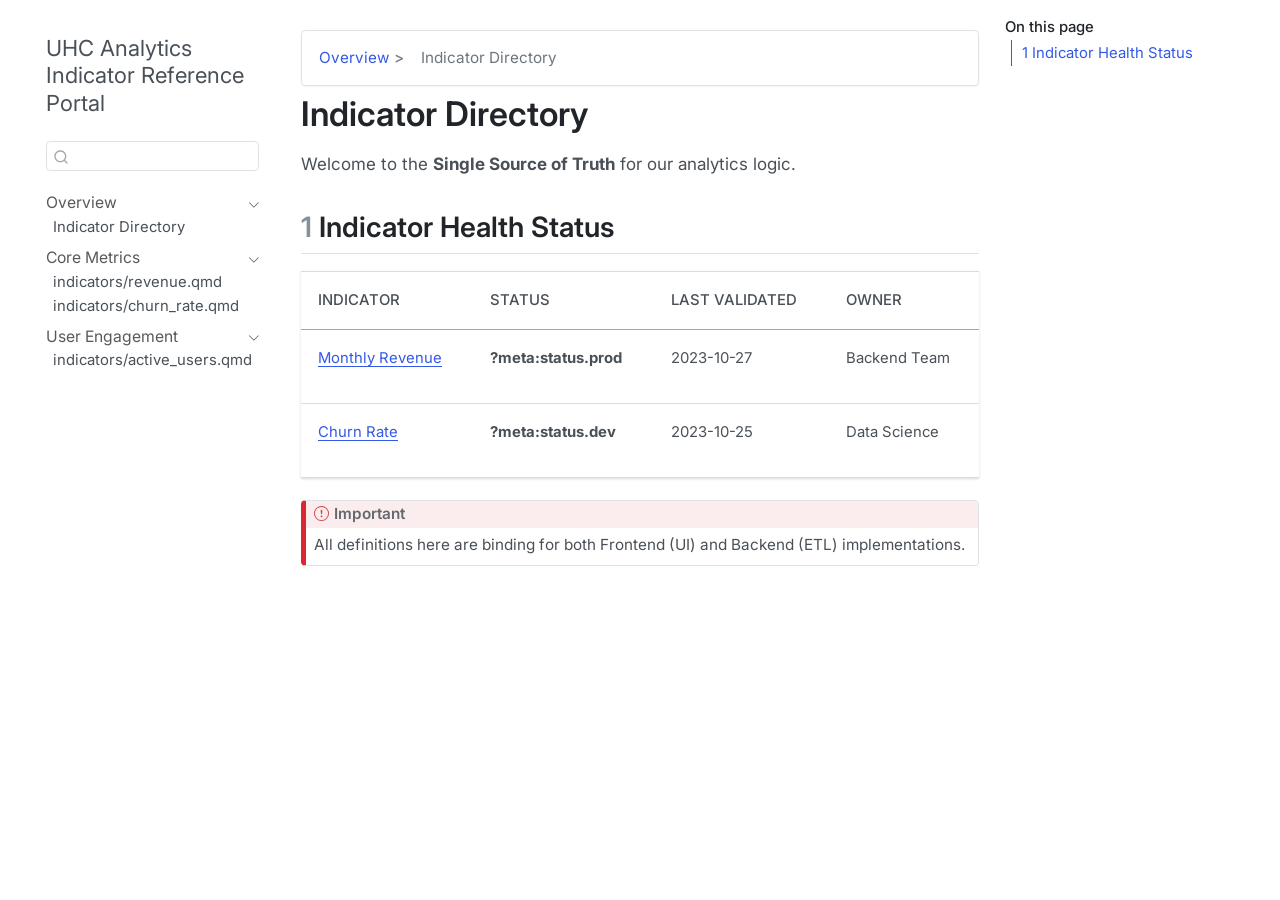
==== docs/index.html @ 894c2a38 "initial repot" ====
<!DOCTYPE html>
<html xmlns="http://www.w3.org/1999/xhtml" lang="en" xml:lang="en"><head>

<meta charset="utf-8">
<meta name="generator" content="quarto-1.9.37">

<meta name="viewport" content="width=device-width, initial-scale=1.0, user-scalable=yes">


<title>Indicator Directory – UHC Analytics Indicator Reference Portal</title>
<style>
/* Default styles provided by pandoc.
** See https://pandoc.org/MANUAL.html#variables-for-html for config info.
*/
code{white-space: pre-wrap;}
span.smallcaps{font-variant: small-caps;}
div.columns{display: flex; gap: min(4vw, 1.5em);}
div.column{flex: auto; overflow-x: auto;}
div.hanging-indent{margin-left: 1.5em; text-indent: -1.5em;}
ul.task-list{list-style: none;}
ul.task-list li input[type="checkbox"] {
  width: 0.8em;
  margin: 0 0.8em 0.2em -1em; /* quarto-specific, see https://github.com/quarto-dev/quarto-cli/issues/4556 */ 
  vertical-align: middle;
}
</style>


<script src="site_libs/quarto-nav/quarto-nav.js"></script>
<script src="site_libs/quarto-nav/headroom.min.js"></script>
<script src="site_libs/clipboard/clipboard.min.js"></script>
<script src="site_libs/quarto-search/autocomplete.umd.js"></script>
<script src="site_libs/quarto-search/fuse.min.js"></script>
<script src="site_libs/quarto-search/quarto-search.js"></script>
<meta name="quarto:offset" content="./">
<script src="site_libs/quarto-html/quarto.js" type="module"></script>
<script src="site_libs/quarto-html/tabsets/tabsets.js" type="module"></script>
<script src="site_libs/quarto-html/popper.min.js"></script>
<script src="site_libs/quarto-html/tippy.umd.min.js"></script>
<script src="site_libs/quarto-html/anchor.min.js"></script>
<link href="site_libs/quarto-html/tippy.css" rel="stylesheet">
<link href="site_libs/quarto-html/quarto-syntax-highlighting-7f8f88aac4f3542376d5c11b86a4c14d.css" rel="stylesheet" id="quarto-text-highlighting-styles">
<script src="site_libs/bootstrap/bootstrap.min.js"></script>
<link href="site_libs/bootstrap/bootstrap-icons.css" rel="stylesheet">
<link href="site_libs/bootstrap/bootstrap-1c2b39b91d62c1bd2d977d21438fc985.min.css" rel="stylesheet" append-hash="true" id="quarto-bootstrap" data-mode="light">
<script id="quarto-search-options" type="application/json">{
  "location": "sidebar",
  "copy-button": false,
  "collapse-after": 3,
  "panel-placement": "start",
  "type": "textbox",
  "limit": 50,
  "keyboard-shortcut": [
    "f",
    "/",
    "s"
  ],
  "show-item-context": false,
  "language": {
    "search-no-results-text": "No results",
    "search-matching-documents-text": "matching documents",
    "search-copy-link-title": "Copy link to search",
    "search-hide-matches-text": "Hide additional matches",
    "search-more-match-text": "more match in this document",
    "search-more-matches-text": "more matches in this document",
    "search-clear-button-title": "Clear",
    "search-text-placeholder": "",
    "search-detached-cancel-button-title": "Cancel",
    "search-submit-button-title": "Submit",
    "search-label": "Search"
  }
}</script>


</head>

<body class="nav-sidebar floating quarto-light">

<div id="quarto-search-results"></div>
  <header id="quarto-header" class="headroom fixed-top">
  <nav class="quarto-secondary-nav">
    <div class="container-fluid d-flex">
      <button type="button" class="quarto-btn-toggle btn" data-bs-toggle="collapse" role="button" data-bs-target=".quarto-sidebar-collapse-item" aria-controls="quarto-sidebar" aria-expanded="false" aria-label="Toggle sidebar navigation" onclick="if (window.quartoToggleHeadroom) { window.quartoToggleHeadroom(); }">
        <i class="bi bi-layout-text-sidebar-reverse"></i>
      </button>
        <nav class="quarto-page-breadcrumbs" aria-label="breadcrumb"><ol class="breadcrumb"><li class="breadcrumb-item"><a href="./index.html">Overview</a></li><li class="breadcrumb-item"><a href="./index.html">Indicator Directory</a></li></ol></nav>
        <a class="flex-grow-1" role="navigation" data-bs-toggle="collapse" data-bs-target=".quarto-sidebar-collapse-item" aria-controls="quarto-sidebar" aria-expanded="false" aria-label="Toggle sidebar navigation" onclick="if (window.quartoToggleHeadroom) { window.quartoToggleHeadroom(); }">      
        </a>
      <button type="button" class="btn quarto-search-button" aria-label="Search" onclick="window.quartoOpenSearch();">
        <i class="bi bi-search"></i>
      </button>
    </div>
  </nav>
</header>
<!-- content -->
<div id="quarto-content" class="quarto-container page-columns page-rows-contents page-layout-article">
<!-- sidebar -->
  <nav id="quarto-sidebar" class="sidebar collapse collapse-horizontal quarto-sidebar-collapse-item sidebar-navigation floating overflow-auto">
    <div class="pt-lg-2 mt-2 text-left sidebar-header">
    <div class="sidebar-title mb-0 py-0">
      <a href="./">UHC Analytics Indicator Reference Portal</a> 
    </div>
      </div>
        <div class="mt-2 flex-shrink-0 align-items-center">
        <div class="sidebar-search">
        <div id="quarto-search" class="" title="Search"></div>
        </div>
        </div>
    <div class="sidebar-menu-container"> 
    <ul class="list-unstyled mt-1">
        <li class="sidebar-item sidebar-item-section">
      <div class="sidebar-item-container"> 
            <a class="sidebar-item-text sidebar-link text-start" data-bs-toggle="collapse" data-bs-target="#quarto-sidebar-section-1" role="navigation" aria-expanded="true">
 <span class="menu-text">Overview</span></a>
          <a class="sidebar-item-toggle text-start" data-bs-toggle="collapse" data-bs-target="#quarto-sidebar-section-1" role="navigation" aria-expanded="true" aria-label="Toggle section">
            <i class="bi bi-chevron-right ms-2"></i>
          </a> 
      </div>
      <ul id="quarto-sidebar-section-1" class="collapse list-unstyled sidebar-section depth1 show">  
          <li class="sidebar-item">
  <div class="sidebar-item-container"> 
  <a href="./index.html" class="sidebar-item-text sidebar-link active">
 <span class="menu-text">Indicator Directory</span></a>
  </div>
</li>
      </ul>
  </li>
        <li class="sidebar-item sidebar-item-section">
      <div class="sidebar-item-container"> 
            <a class="sidebar-item-text sidebar-link text-start" data-bs-toggle="collapse" data-bs-target="#quarto-sidebar-section-2" role="navigation" aria-expanded="true">
 <span class="menu-text">Core Metrics</span></a>
          <a class="sidebar-item-toggle text-start" data-bs-toggle="collapse" data-bs-target="#quarto-sidebar-section-2" role="navigation" aria-expanded="true" aria-label="Toggle section">
            <i class="bi bi-chevron-right ms-2"></i>
          </a> 
      </div>
      <ul id="quarto-sidebar-section-2" class="collapse list-unstyled sidebar-section depth1 show">  
          <li class="sidebar-item">
 <span class="menu-text">indicators/revenue.qmd</span>
  </li>
          <li class="sidebar-item">
 <span class="menu-text">indicators/churn_rate.qmd</span>
  </li>
      </ul>
  </li>
        <li class="sidebar-item sidebar-item-section">
      <div class="sidebar-item-container"> 
            <a class="sidebar-item-text sidebar-link text-start" data-bs-toggle="collapse" data-bs-target="#quarto-sidebar-section-3" role="navigation" aria-expanded="true">
 <span class="menu-text">User Engagement</span></a>
          <a class="sidebar-item-toggle text-start" data-bs-toggle="collapse" data-bs-target="#quarto-sidebar-section-3" role="navigation" aria-expanded="true" aria-label="Toggle section">
            <i class="bi bi-chevron-right ms-2"></i>
          </a> 
      </div>
      <ul id="quarto-sidebar-section-3" class="collapse list-unstyled sidebar-section depth1 show">  
          <li class="sidebar-item">
 <span class="menu-text">indicators/active_users.qmd</span>
  </li>
      </ul>
  </li>
    </ul>
    </div>
</nav>
<div id="quarto-sidebar-glass" class="quarto-sidebar-collapse-item" data-bs-toggle="collapse" data-bs-target=".quarto-sidebar-collapse-item"></div>
<!-- margin-sidebar -->
    <div id="quarto-margin-sidebar" class="sidebar margin-sidebar">
        <nav id="TOC" role="doc-toc" class="toc-active">
    <h2 id="toc-title">On this page</h2>
   
  <ul>
  <li><a href="#indicator-health-status" id="toc-indicator-health-status" class="nav-link active" data-scroll-target="#indicator-health-status"><span class="header-section-number">1</span> Indicator Health Status</a></li>
  </ul>
</nav>
    </div>
<!-- main -->
<main class="content" id="quarto-document-content">

<header id="title-block-header" class="quarto-title-block default"><nav class="quarto-page-breadcrumbs quarto-title-breadcrumbs d-none d-lg-block" aria-label="breadcrumb"><ol class="breadcrumb"><li class="breadcrumb-item"><a href="./index.html">Overview</a></li><li class="breadcrumb-item"><a href="./index.html">Indicator Directory</a></li></ol></nav>
<div class="quarto-title">
<h1 class="title">Indicator Directory</h1>
</div>



<div class="quarto-title-meta">

    
  
    
  </div>
  


</header>


<p>Welcome to the <strong>Single Source of Truth</strong> for our analytics logic.</p>
<section id="indicator-health-status" class="level2" data-number="1">
<h2 data-number="1" class="anchored" data-anchor-id="indicator-health-status"><span class="header-section-number">1</span> Indicator Health Status</h2>
<table class="caption-top table">
<thead>
<tr class="header">
<th>Indicator</th>
<th>Status</th>
<th>Last Validated</th>
<th>Owner</th>
</tr>
</thead>
<tbody>
<tr class="odd">
<td><a href="indicators/revenue.qmd">Monthly Revenue</a></td>
<td><p><strong>?meta:status.prod</strong></p></td>
<td>2023-10-27</td>
<td>Backend Team</td>
</tr>
<tr class="even">
<td><a href="indicators/churn_rate.qmd">Churn Rate</a></td>
<td><p><strong>?meta:status.dev</strong></p></td>
<td>2023-10-25</td>
<td>Data Science</td>
</tr>
</tbody>
</table>
<div class="callout callout-style-default callout-important callout-titled">
<div class="callout-header d-flex align-content-center">
<div class="callout-icon-container">
<i class="callout-icon"></i>
</div>
<div class="callout-title-container flex-fill">
Important
</div>
</div>
<div class="callout-body-container callout-body">
<p>All definitions here are binding for both Frontend (UI) and Backend (ETL) implementations.</p>
</div>
</div>


</section>

</main> <!-- /main -->
<script id="quarto-html-after-body" type="application/javascript">
  window.document.addEventListener("DOMContentLoaded", function (event) {
    const icon = "";
    const anchorJS = new window.AnchorJS();
    anchorJS.options = {
      placement: 'right',
      icon: icon
    };
    anchorJS.add('.anchored');
    const isCodeAnnotation = (el) => {
      for (const clz of el.classList) {
        if (clz.startsWith('code-annotation-')) {                     
          return true;
        }
      }
      return false;
    }
    const onCopySuccess = function(e) {
      // button target
      const button = e.trigger;
      // don't keep focus
      button.blur();
      // flash "checked"
      button.classList.add('code-copy-button-checked');
      var currentTitle = button.getAttribute("title");
      button.setAttribute("title", "Copied!");
      let tooltip;
      if (window.bootstrap) {
        button.setAttribute("data-bs-toggle", "tooltip");
        button.setAttribute("data-bs-placement", "left");
        button.setAttribute("data-bs-title", "Copied!");
        tooltip = new bootstrap.Tooltip(button, 
          { trigger: "manual", 
            customClass: "code-copy-button-tooltip",
            offset: [0, -8]});
        tooltip.show();    
      }
      setTimeout(function() {
        if (tooltip) {
          tooltip.hide();
          button.removeAttribute("data-bs-title");
          button.removeAttribute("data-bs-toggle");
          button.removeAttribute("data-bs-placement");
        }
        button.setAttribute("title", currentTitle);
        button.classList.remove('code-copy-button-checked');
      }, 1000);
      // clear code selection
      e.clearSelection();
    }
    const getTextToCopy = function(trigger) {
      const outerScaffold = trigger.parentElement.cloneNode(true);
      const codeEl = outerScaffold.querySelector('code');
      for (const childEl of codeEl.children) {
        if (isCodeAnnotation(childEl)) {
          childEl.remove();
        }
      }
      return codeEl.innerText;
    }
    const clipboard = new window.ClipboardJS('.code-copy-button:not([data-in-quarto-modal])', {
      text: getTextToCopy
    });
    clipboard.on('success', onCopySuccess);
    if (window.document.getElementById('quarto-embedded-source-code-modal')) {
      const clipboardModal = new window.ClipboardJS('.code-copy-button[data-in-quarto-modal]', {
        text: getTextToCopy,
        container: window.document.getElementById('quarto-embedded-source-code-modal')
      });
      clipboardModal.on('success', onCopySuccess);
    }
      var localhostRegex = new RegExp(/^(?:http|https):\/\/localhost\:?[0-9]*\//);
      var mailtoRegex = new RegExp(/^mailto:/);
        var filterRegex = new RegExp('/' + window.location.host + '/');
      var isInternal = (href) => {
          return filterRegex.test(href) || localhostRegex.test(href) || mailtoRegex.test(href);
      }
      // Inspect non-navigation links and adorn them if external
     var links = window.document.querySelectorAll('a[href]:not(.nav-link):not(.navbar-brand):not(.toc-action):not(.sidebar-link):not(.sidebar-item-toggle):not(.pagination-link):not(.no-external):not([aria-hidden]):not(.dropdown-item):not(.quarto-navigation-tool):not(.about-link)');
      for (var i=0; i<links.length; i++) {
        const link = links[i];
        if (!isInternal(link.href)) {
          // undo the damage that might have been done by quarto-nav.js in the case of
          // links that we want to consider external
          if (link.dataset.originalHref !== undefined) {
            link.href = link.dataset.originalHref;
          }
        }
      }
    function tippyHover(el, contentFn, onTriggerFn, onUntriggerFn) {
      const config = {
        allowHTML: true,
        maxWidth: 500,
        delay: 100,
        arrow: false,
        appendTo: function(el) {
            return el.parentElement;
        },
        interactive: true,
        interactiveBorder: 10,
        theme: 'quarto',
        placement: 'bottom-start',
      };
      if (contentFn) {
        config.content = contentFn;
      }
      if (onTriggerFn) {
        config.onTrigger = onTriggerFn;
      }
      if (onUntriggerFn) {
        config.onUntrigger = onUntriggerFn;
      }
      window.tippy(el, config); 
    }
    const noterefs = window.document.querySelectorAll('a[role="doc-noteref"]');
    for (var i=0; i<noterefs.length; i++) {
      const ref = noterefs[i];
      tippyHover(ref, function() {
        // use id or data attribute instead here
        let href = ref.getAttribute('data-footnote-href') || ref.getAttribute('href');
        try { href = new URL(href).hash; } catch {}
        const id = href.replace(/^#\/?/, "");
        const note = window.document.getElementById(id);
        if (note) {
          return note.innerHTML;
        } else {
          return "";
        }
      });
    }
    const xrefs = window.document.querySelectorAll('a.quarto-xref');
    const processXRef = (id, note) => {
      // Strip column container classes
      const stripColumnClz = (el) => {
        el.classList.remove("page-full", "page-columns");
        if (el.children) {
          for (const child of el.children) {
            stripColumnClz(child);
          }
        }
      }
      stripColumnClz(note)
      if (id === null || id.startsWith('sec-')) {
        // Special case sections, only their first couple elements
        const container = document.createElement("div");
        if (note.children && note.children.length > 2) {
          container.appendChild(note.children[0].cloneNode(true));
          for (let i = 1; i < note.children.length; i++) {
            const child = note.children[i];
            if (child.tagName === "P" && child.innerText === "") {
              continue;
            } else {
              container.appendChild(child.cloneNode(true));
              break;
            }
          }
          if (window.Quarto?.typesetMath) {
            window.Quarto.typesetMath(container);
          }
          return container.innerHTML
        } else {
          if (window.Quarto?.typesetMath) {
            window.Quarto.typesetMath(note);
          }
          return note.innerHTML;
        }
      } else {
        // Remove any anchor links if they are present
        const anchorLink = note.querySelector('a.anchorjs-link');
        if (anchorLink) {
          anchorLink.remove();
        }
        if (window.Quarto?.typesetMath) {
          window.Quarto.typesetMath(note);
        }
        if (note.classList.contains("callout")) {
          return note.outerHTML;
        } else {
          return note.innerHTML;
        }
      }
    }
    for (var i=0; i<xrefs.length; i++) {
      const xref = xrefs[i];
      tippyHover(xref, undefined, function(instance) {
        instance.disable();
        let url = xref.getAttribute('href');
        let hash = undefined; 
        if (url.startsWith('#')) {
          hash = url;
        } else {
          try { hash = new URL(url).hash; } catch {}
        }
        if (hash) {
          const id = hash.replace(/^#\/?/, "");
          const note = window.document.getElementById(id);
          if (note !== null) {
            try {
              const html = processXRef(id, note.cloneNode(true));
              instance.setContent(html);
            } finally {
              instance.enable();
              instance.show();
            }
          } else {
            // See if we can fetch this
            fetch(url.split('#')[0])
            .then(res => res.text())
            .then(html => {
              const parser = new DOMParser();
              const htmlDoc = parser.parseFromString(html, "text/html");
              const note = htmlDoc.getElementById(id);
              if (note !== null) {
                const html = processXRef(id, note);
                instance.setContent(html);
              } 
            }).finally(() => {
              instance.enable();
              instance.show();
            });
          }
        } else {
          // See if we can fetch a full url (with no hash to target)
          // This is a special case and we should probably do some content thinning / targeting
          fetch(url)
          .then(res => res.text())
          .then(html => {
            const parser = new DOMParser();
            const htmlDoc = parser.parseFromString(html, "text/html");
            const note = htmlDoc.querySelector('main.content');
            if (note !== null) {
              // This should only happen for chapter cross references
              // (since there is no id in the URL)
              // remove the first header
              if (note.children.length > 0 && note.children[0].tagName === "HEADER") {
                note.children[0].remove();
              }
              const html = processXRef(null, note);
              instance.setContent(html);
            } 
          }).finally(() => {
            instance.enable();
            instance.show();
          });
        }
      }, function(instance) {
      });
    }
        let selectedAnnoteEl;
        const selectorForAnnotation = ( cell, annotation) => {
          let cellAttr = 'data-code-cell="' + cell + '"';
          let lineAttr = 'data-code-annotation="' +  annotation + '"';
          const selector = 'span[' + cellAttr + '][' + lineAttr + ']';
          return selector;
        }
        const selectCodeLines = (annoteEl) => {
          const doc = window.document;
          const targetCell = annoteEl.getAttribute("data-target-cell");
          const targetAnnotation = annoteEl.getAttribute("data-target-annotation");
          const annoteSpan = window.document.querySelector(selectorForAnnotation(targetCell, targetAnnotation));
          const lines = annoteSpan.getAttribute("data-code-lines").split(",");
          const lineIds = lines.map((line) => {
            return targetCell + "-" + line;
          })
          let top = null;
          let height = null;
          let parent = null;
          if (lineIds.length > 0) {
              //compute the position of the single el (top and bottom and make a div)
              const el = window.document.getElementById(lineIds[0]);
              top = el.offsetTop;
              height = el.offsetHeight;
              parent = el.parentElement.parentElement;
            if (lineIds.length > 1) {
              const lastEl = window.document.getElementById(lineIds[lineIds.length - 1]);
              const bottom = lastEl.offsetTop + lastEl.offsetHeight;
              height = bottom - top;
            }
            if (top !== null && height !== null && parent !== null) {
              // cook up a div (if necessary) and position it 
              let div = window.document.getElementById("code-annotation-line-highlight");
              if (div === null) {
                div = window.document.createElement("div");
                div.setAttribute("id", "code-annotation-line-highlight");
                div.style.position = 'absolute';
                parent.appendChild(div);
              }
              div.style.top = top - 2 + "px";
              div.style.height = height + 4 + "px";
              div.style.left = 0;
              let gutterDiv = window.document.getElementById("code-annotation-line-highlight-gutter");
              if (gutterDiv === null) {
                gutterDiv = window.document.createElement("div");
                gutterDiv.setAttribute("id", "code-annotation-line-highlight-gutter");
                gutterDiv.style.position = 'absolute';
                const codeCell = window.document.getElementById(targetCell);
                const gutter = codeCell.querySelector('.code-annotation-gutter');
                gutter.appendChild(gutterDiv);
              }
              gutterDiv.style.top = top - 2 + "px";
              gutterDiv.style.height = height + 4 + "px";
            }
            selectedAnnoteEl = annoteEl;
          }
        };
        const unselectCodeLines = () => {
          const elementsIds = ["code-annotation-line-highlight", "code-annotation-line-highlight-gutter"];
          elementsIds.forEach((elId) => {
            const div = window.document.getElementById(elId);
            if (div) {
              div.remove();
            }
          });
          selectedAnnoteEl = undefined;
        };
          // Handle positioning of the toggle
      window.addEventListener(
        "resize",
        throttle(() => {
          elRect = undefined;
          if (selectedAnnoteEl) {
            selectCodeLines(selectedAnnoteEl);
          }
        }, 10)
      );
      function throttle(fn, ms) {
      let throttle = false;
      let timer;
        return (...args) => {
          if(!throttle) { // first call gets through
              fn.apply(this, args);
              throttle = true;
          } else { // all the others get throttled
              if(timer) clearTimeout(timer); // cancel #2
              timer = setTimeout(() => {
                fn.apply(this, args);
                timer = throttle = false;
              }, ms);
          }
        };
      }
        // Attach click handler to the DT
        const annoteDls = window.document.querySelectorAll('dt[data-target-cell]');
        for (const annoteDlNode of annoteDls) {
          annoteDlNode.addEventListener('click', (event) => {
            const clickedEl = event.target;
            if (clickedEl !== selectedAnnoteEl) {
              unselectCodeLines();
              const activeEl = window.document.querySelector('dt[data-target-cell].code-annotation-active');
              if (activeEl) {
                activeEl.classList.remove('code-annotation-active');
              }
              selectCodeLines(clickedEl);
              clickedEl.classList.add('code-annotation-active');
            } else {
              // Unselect the line
              unselectCodeLines();
              clickedEl.classList.remove('code-annotation-active');
            }
          });
        }
    const findCites = (el) => {
      const parentEl = el.parentElement;
      if (parentEl) {
        const cites = parentEl.dataset.cites;
        if (cites) {
          return {
            el,
            cites: cites.split(' ')
          };
        } else {
          return findCites(el.parentElement)
        }
      } else {
        return undefined;
      }
    };
    var bibliorefs = window.document.querySelectorAll('a[role="doc-biblioref"]');
    for (var i=0; i<bibliorefs.length; i++) {
      const ref = bibliorefs[i];
      const citeInfo = findCites(ref);
      if (citeInfo) {
        tippyHover(citeInfo.el, function() {
          var popup = window.document.createElement('div');
          citeInfo.cites.forEach(function(cite) {
            var citeDiv = window.document.createElement('div');
            citeDiv.classList.add('hanging-indent');
            citeDiv.classList.add('csl-entry');
            var biblioDiv = window.document.getElementById('ref-' + cite);
            if (biblioDiv) {
              citeDiv.innerHTML = biblioDiv.innerHTML;
            }
            popup.appendChild(citeDiv);
          });
          return popup.innerHTML;
        });
      }
    }
  });
  </script>
</div> <!-- /content -->




</body></html>
---- docs/site_libs/quarto-html/tippy.css ----
.tippy-box[data-animation=fade][data-state=hidden]{opacity:0}[data-tippy-root]{max-width:calc(100vw - 10px)}.tippy-box{position:relative;background-color:#333;color:#fff;border-radius:4px;font-size:14px;line-height:1.4;white-space:normal;outline:0;transition-property:transform,visibility,opacity}.tippy-box[data-placement^=top]>.tippy-arrow{bottom:0}.tippy-box[data-placement^=top]>.tippy-arrow:before{bottom:-7px;left:0;border-width:8px 8px 0;border-top-color:initial;transform-origin:center top}.tippy-box[data-placement^=bottom]>.tippy-arrow{top:0}.tippy-box[data-placement^=bottom]>.tippy-arrow:before{top:-7px;left:0;border-width:0 8px 8px;border-bottom-color:initial;transform-origin:center bottom}.tippy-box[data-placement^=left]>.tippy-arrow{right:0}.tippy-box[data-placement^=left]>.tippy-arrow:before{border-width:8px 0 8px 8px;border-left-color:initial;right:-7px;transform-origin:center left}.tippy-box[data-placement^=right]>.tippy-arrow{left:0}.tippy-box[data-placement^=right]>.tippy-arrow:before{left:-7px;border-width:8px 8px 8px 0;border-right-color:initial;transform-origin:center right}.tippy-box[data-inertia][data-state=visible]{transition-timing-function:cubic-bezier(.54,1.5,.38,1.11)}.tippy-arrow{width:16px;height:16px;color:#333}.tippy-arrow:before{content:"";position:absolute;border-color:transparent;border-style:solid}.tippy-content{position:relative;padding:5px 9px;z-index:1}
---- docs/site_libs/quarto-html/quarto-syntax-highlighting-7f8f88aac4f3542376d5c11b86a4c14d.css ----
/* quarto syntax highlight colors */
:root {
  --quarto-hl-ot-color: #003B4F;
  --quarto-hl-at-color: #657422;
  --quarto-hl-ss-color: #20794D;
  --quarto-hl-an-color: #5E5E5E;
  --quarto-hl-fu-color: #4758AB;
  --quarto-hl-st-color: #20794D;
  --quarto-hl-cf-color: #003B4F;
  --quarto-hl-op-color: #5E5E5E;
  --quarto-hl-er-color: #AD0000;
  --quarto-hl-bn-color: #AD0000;
  --quarto-hl-al-color: #AD0000;
  --quarto-hl-va-color: #111111;
  --quarto-hl-bu-color: inherit;
  --quarto-hl-ex-color: inherit;
  --quarto-hl-pp-color: #AD0000;
  --quarto-hl-in-color: #5E5E5E;
  --quarto-hl-vs-color: #20794D;
  --quarto-hl-wa-color: #5E5E5E;
  --quarto-hl-do-color: #5E5E5E;
  --quarto-hl-im-color: #00769E;
  --quarto-hl-ch-color: #20794D;
  --quarto-hl-dt-color: #AD0000;
  --quarto-hl-fl-color: #AD0000;
  --quarto-hl-co-color: #5E5E5E;
  --quarto-hl-cv-color: #5E5E5E;
  --quarto-hl-cn-color: #8f5902;
  --quarto-hl-sc-color: #5E5E5E;
  --quarto-hl-dv-color: #AD0000;
  --quarto-hl-kw-color: #003B4F;
}

/* other quarto variables */
:root {
  --quarto-font-monospace: SFMono-Regular, Menlo, Monaco, Consolas, "Liberation Mono", "Courier New", monospace;
}

/* syntax highlight based on Pandoc's rules */
pre > code.sourceCode > span {
  color: #003B4F;
}

code.sourceCode > span {
  color: #003B4F;
}

div.sourceCode,
div.sourceCode pre.sourceCode {
  color: #003B4F;
}

/* Normal */
code span {
  color: #003B4F;
}

/* Alert */
code span.al {
  color: #AD0000;
  font-style: inherit;
}

/* Annotation */
code span.an {
  color: #5E5E5E;
  font-style: inherit;
}

/* Attribute */
code span.at {
  color: #657422;
  font-style: inherit;
}

/* BaseN */
code span.bn {
  color: #AD0000;
  font-style: inherit;
}

/* BuiltIn */
code span.bu {
  font-style: inherit;
}

/* ControlFlow */
code span.cf {
  color: #003B4F;
  font-weight: bold;
  font-style: inherit;
}

/* Char */
code span.ch {
  color: #20794D;
  font-style: inherit;
}

/* Constant */
code span.cn {
  color: #8f5902;
  font-style: inherit;
}

/* Comment */
code span.co {
  color: #5E5E5E;
  font-style: inherit;
}

/* CommentVar */
code span.cv {
  color: #5E5E5E;
  font-style: italic;
}

/* Documentation */
code span.do {
  color: #5E5E5E;
  font-style: italic;
}

/* DataType */
code span.dt {
  color: #AD0000;
  font-style: inherit;
}

/* DecVal */
code span.dv {
  color: #AD0000;
  font-style: inherit;
}

/* Error */
code span.er {
  color: #AD0000;
  font-style: inherit;
}

/* Extension */
code span.ex {
  font-style: inherit;
}

/* Float */
code span.fl {
  color: #AD0000;
  font-style: inherit;
}

/* Function */
code span.fu {
  color: #4758AB;
  font-style: inherit;
}

/* Import */
code span.im {
  color: #00769E;
  font-style: inherit;
}

/* Information */
code span.in {
  color: #5E5E5E;
  font-style: inherit;
}

/* Keyword */
code span.kw {
  color: #003B4F;
  font-weight: bold;
  font-style: inherit;
}

/* Operator */
code span.op {
  color: #5E5E5E;
  font-style: inherit;
}

/* Other */
code span.ot {
  color: #003B4F;
  font-style: inherit;
}

/* Preprocessor */
code span.pp {
  color: #AD0000;
  font-style: inherit;
}

/* SpecialChar */
code span.sc {
  color: #5E5E5E;
  font-style: inherit;
}

/* SpecialString */
code span.ss {
  color: #20794D;
  font-style: inherit;
}

/* String */
code span.st {
  color: #20794D;
  font-style: inherit;
}

/* Variable */
code span.va {
  color: #111111;
  font-style: inherit;
}

/* VerbatimString */
code span.vs {
  color: #20794D;
  font-style: inherit;
}

/* Warning */
code span.wa {
  color: #5E5E5E;
  font-style: italic;
}

.prevent-inlining {
  content: "</";
}

/*# sourceMappingURL=789ad8cd35626ba772517505b42a116e.css.map */
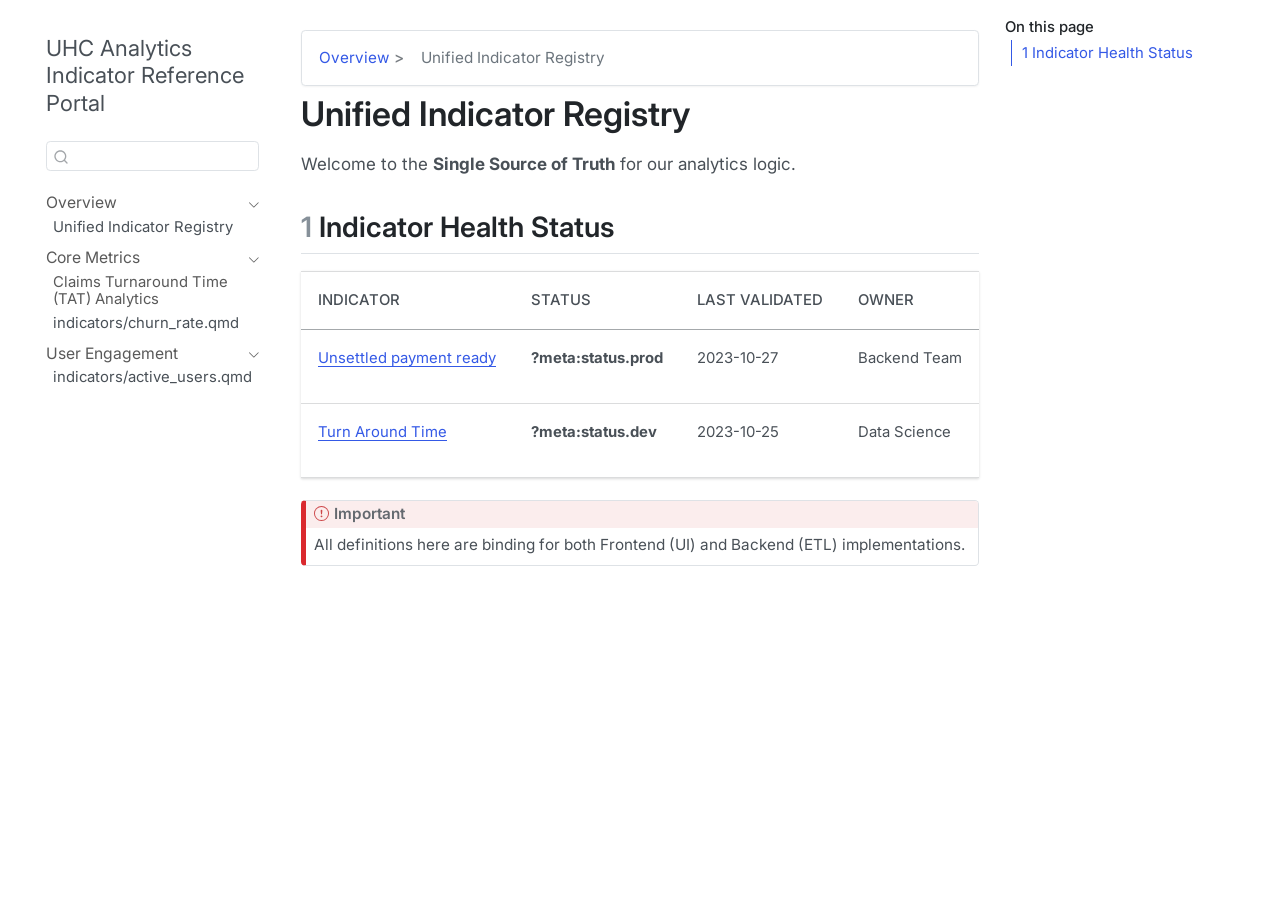
==== commit 4f8fcb3d: "template setup" ====
--- a/docs/index.html
+++ b/docs/index.html
@@ -7,7 +7,7 @@
 <meta name="viewport" content="width=device-width, initial-scale=1.0, user-scalable=yes">
 
 
-<title>Indicator Directory – UHC Analytics Indicator Reference Portal</title>
+<title>Unified Indicator Registry – UHC Analytics Indicator Reference Portal</title>
 <style>
 /* Default styles provided by pandoc.
 ** See https://pandoc.org/MANUAL.html#variables-for-html for config info.
@@ -83,7 +83,7 @@
       <button type="button" class="quarto-btn-toggle btn" data-bs-toggle="collapse" role="button" data-bs-target=".quarto-sidebar-collapse-item" aria-controls="quarto-sidebar" aria-expanded="false" aria-label="Toggle sidebar navigation" onclick="if (window.quartoToggleHeadroom) { window.quartoToggleHeadroom(); }">
         <i class="bi bi-layout-text-sidebar-reverse"></i>
       </button>
-        <nav class="quarto-page-breadcrumbs" aria-label="breadcrumb"><ol class="breadcrumb"><li class="breadcrumb-item"><a href="./index.html">Overview</a></li><li class="breadcrumb-item"><a href="./index.html">Indicator Directory</a></li></ol></nav>
+        <nav class="quarto-page-breadcrumbs" aria-label="breadcrumb"><ol class="breadcrumb"><li class="breadcrumb-item"><a href="./index.html">Overview</a></li><li class="breadcrumb-item"><a href="./index.html">Unified Indicator Registry</a></li></ol></nav>
         <a class="flex-grow-1" role="navigation" data-bs-toggle="collapse" data-bs-target=".quarto-sidebar-collapse-item" aria-controls="quarto-sidebar" aria-expanded="false" aria-label="Toggle sidebar navigation" onclick="if (window.quartoToggleHeadroom) { window.quartoToggleHeadroom(); }">      
         </a>
       <button type="button" class="btn quarto-search-button" aria-label="Search" onclick="window.quartoOpenSearch();">
@@ -120,7 +120,7 @@
           <li class="sidebar-item">
   <div class="sidebar-item-container"> 
   <a href="./index.html" class="sidebar-item-text sidebar-link active">
- <span class="menu-text">Indicator Directory</span></a>
+ <span class="menu-text">Unified Indicator Registry</span></a>
   </div>
 </li>
       </ul>
@@ -135,8 +135,11 @@
       </div>
       <ul id="quarto-sidebar-section-2" class="collapse list-unstyled sidebar-section depth1 show">  
           <li class="sidebar-item">
- <span class="menu-text">indicators/revenue.qmd</span>
-  </li>
+  <div class="sidebar-item-container"> 
+  <a href="./indicators/tat_analytics.html" class="sidebar-item-text sidebar-link">
+ <span class="menu-text">Claims Turnaround Time (TAT) Analytics</span></a>
+  </div>
+</li>
           <li class="sidebar-item">
  <span class="menu-text">indicators/churn_rate.qmd</span>
   </li>
@@ -173,9 +176,9 @@
 <!-- main -->
 <main class="content" id="quarto-document-content">
 
-<header id="title-block-header" class="quarto-title-block default"><nav class="quarto-page-breadcrumbs quarto-title-breadcrumbs d-none d-lg-block" aria-label="breadcrumb"><ol class="breadcrumb"><li class="breadcrumb-item"><a href="./index.html">Overview</a></li><li class="breadcrumb-item"><a href="./index.html">Indicator Directory</a></li></ol></nav>
+<header id="title-block-header" class="quarto-title-block default"><nav class="quarto-page-breadcrumbs quarto-title-breadcrumbs d-none d-lg-block" aria-label="breadcrumb"><ol class="breadcrumb"><li class="breadcrumb-item"><a href="./index.html">Overview</a></li><li class="breadcrumb-item"><a href="./index.html">Unified Indicator Registry</a></li></ol></nav>
 <div class="quarto-title">
-<h1 class="title">Indicator Directory</h1>
+<h1 class="title">Unified Indicator Registry</h1>
 </div>
 
 
@@ -206,13 +209,13 @@
 </thead>
 <tbody>
 <tr class="odd">
-<td><a href="indicators/revenue.qmd">Monthly Revenue</a></td>
+<td><a href="./indicators/erp-payment-ready.html">Unsettled payment ready</a></td>
 <td><p><strong>?meta:status.prod</strong></p></td>
 <td>2023-10-27</td>
 <td>Backend Team</td>
 </tr>
 <tr class="even">
-<td><a href="indicators/churn_rate.qmd">Churn Rate</a></td>
+<td><a href="./indicators/tat_analytics.html">Turn Around Time</a></td>
 <td><p><strong>?meta:status.dev</strong></p></td>
 <td>2023-10-25</td>
 <td>Data Science</td>
